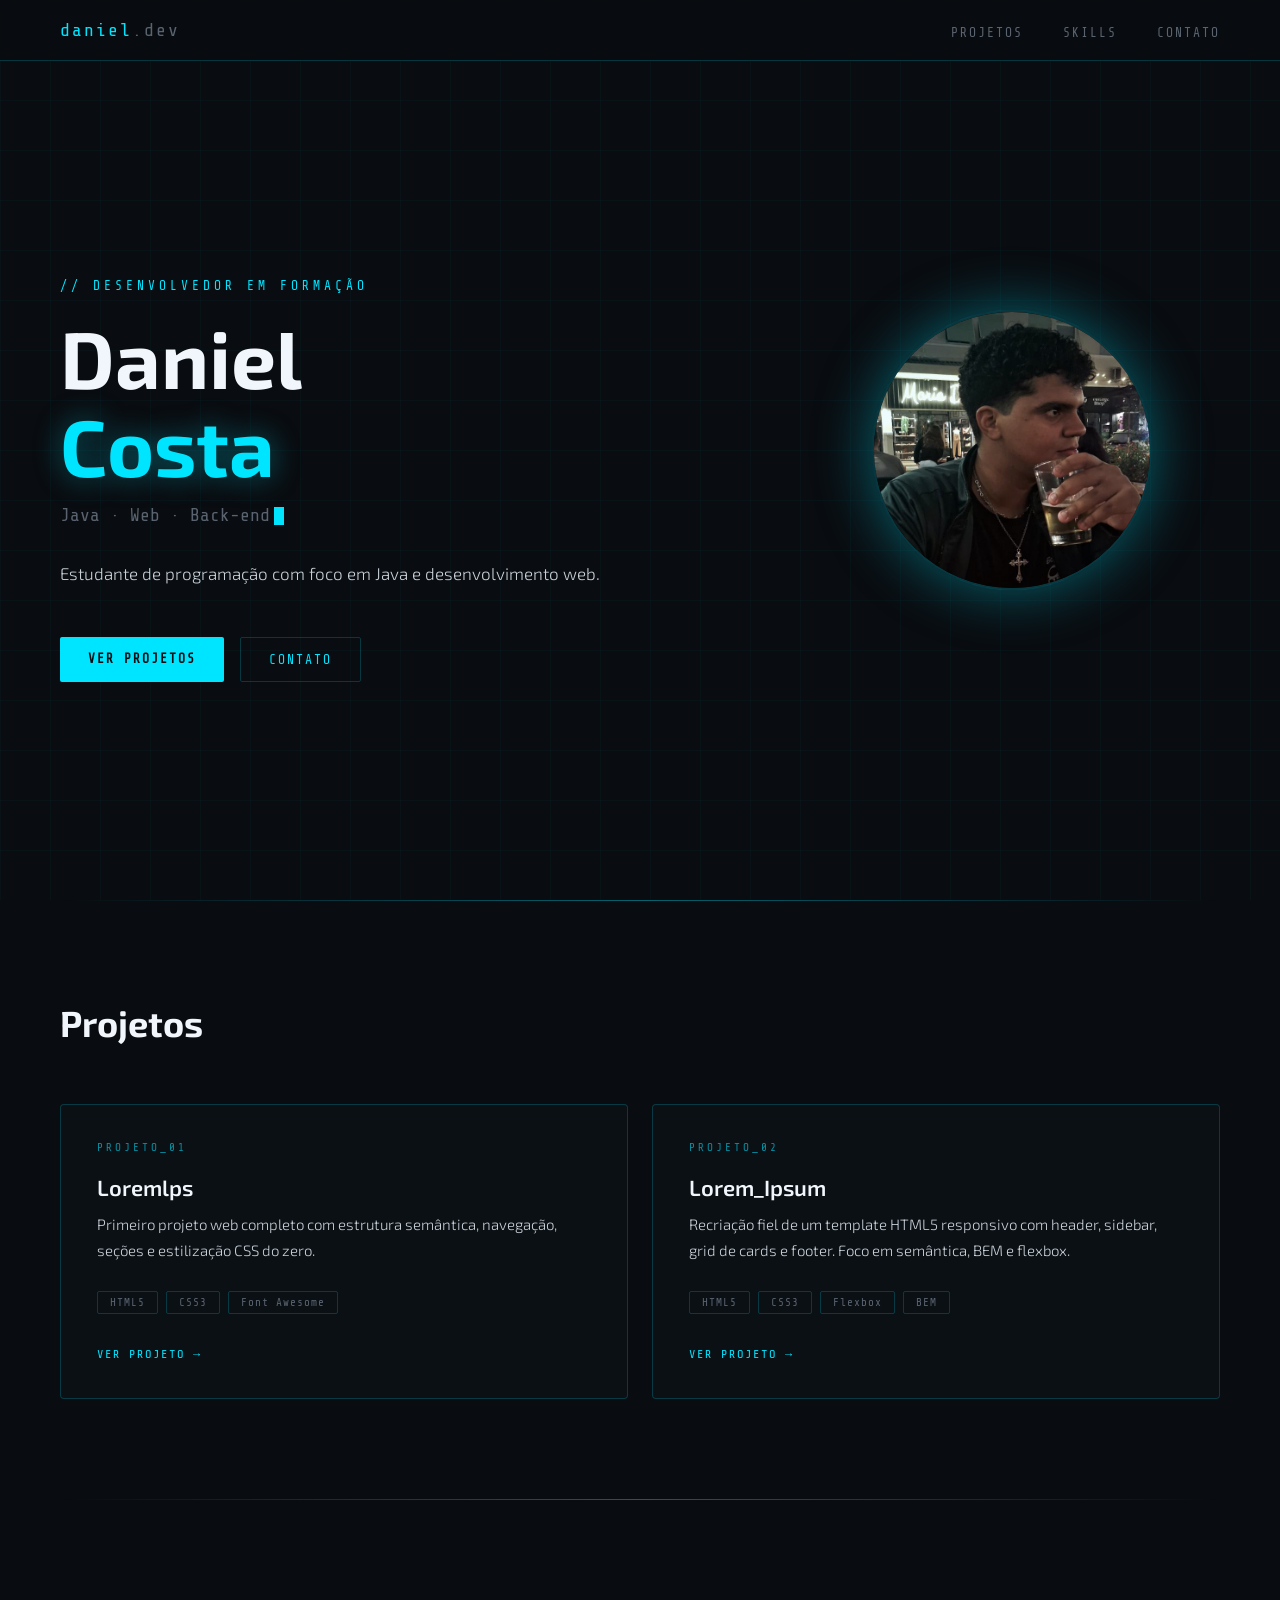
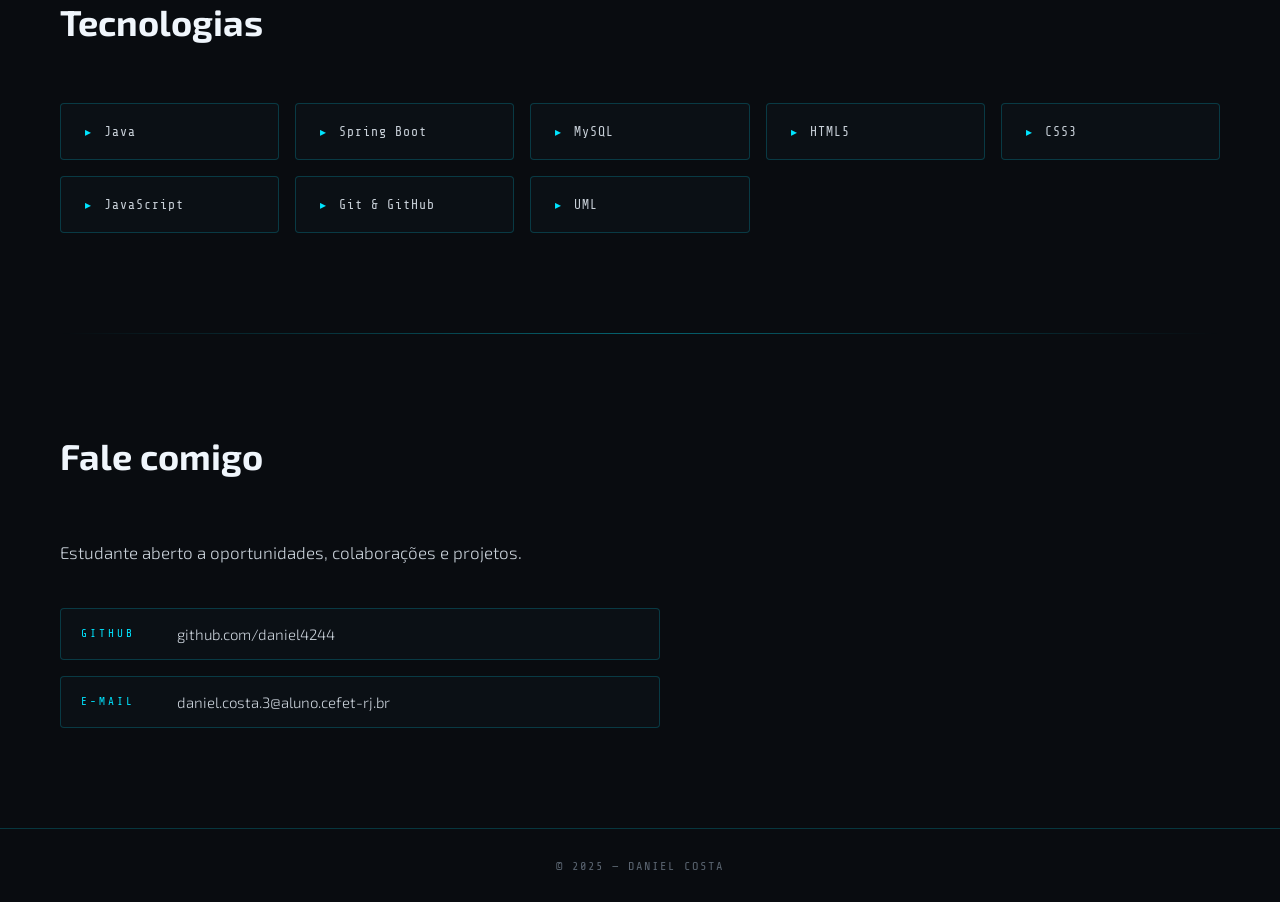
==== index.html @ a814f493 "adicionando portifolio basico em html & css" ====
<!DOCTYPE html>
<html lang="pt-BR">
<head>
    <meta charset="UTF-8">
    <meta name="viewport" content="width=device-width, initial-scale=1.0">
    <title>Daniel Costa — Dev</title>
    <link href="https://fonts.googleapis.com/css2?family=Share+Tech+Mono&family=Exo+2:wght@300;400;600;700&display=swap" rel="stylesheet">
    <link rel = "stylesheet" href="style.css">
</head>
<body>
    <nav>
        <a href="#" class="nav__logo">daniel<span>.dev</span></a>
        <ul class="nav__links">
            <li><a href="#projetos">Projetos</a></li>
            <li><a href="#habilidades">Skills</a></li>
            <li><a href="#contato">Contato</a></li>
        </ul>
    </nav>
    <section class="hero" id="inicio">
        <div class="hero__content">
            <p class="hero__tag">// desenvolvedor em formação</p>
            <h1 class="hero__name">Daniel<br><span>Costa</span></h1>
            <p class="hero__role">Java · Web · Back-end<span class="cursor"></span></p>
            <p class="hero__bio">Estudante de programação com foco em Java e desenvolvimento web.</p>
            <div class="hero__cta">
                <a href="#projetos" class="btn btn--primary">Ver projetos</a>
                <a href="#contato" class="btn btn--secondary">Contato</a>
            </div>
        </div>

        <div class="hero__photo">
            <img src="images/foto_de_perfil.jpeg" alt="Daniel Costa">
        </div>
    </section>

    <div class="divider"></div>

    <!-- PROJETOS -->
    <section id="projetos">
        <div class="section__header">   
            <h2 class="section__title">Projetos</h2>
        </div>
        <div class="projects__grid">
             <div class="project-card">
                <p class="project-card__number">PROJETO_01</p>
                <h3 class="project-card__title">Loremlps</h3>
                <p class="project-card__desc">
                    Primeiro projeto web completo com estrutura semântica, 
                    navegação, seções e estilização CSS do zero.
                </p>
                <div class="project-card__tags">
                    <span class="tag">HTML5</span>
                    <span class="tag">CSS3</span>
                    <span class="tag">Font Awesome</span>
                </div>
                <a href="Lorempls/index.html" class="project-card__link">Ver projeto</a>
            </div>

            <div class="project-card">
                <p class="project-card__number">PROJETO_02</p>
                <h3 class="project-card__title">Lorem_Ipsum</h3>
                <p class="project-card__desc">
                    Recriação fiel de um template HTML5 responsivo com header, sidebar, 
                    grid de cards e footer. Foco em semântica, BEM e flexbox.
                </p>
                <div class="project-card__tags">
                    <span class="tag">HTML5</span>
                    <span class="tag">CSS3</span>
                    <span class="tag">Flexbox</span>
                    <span class="tag">BEM</span>
                </div>
                <a href="Lorem_Ipsum/index.html" class="project-card__link">Ver projeto</a>
            </div>
        </div>
    </section>

    <div class="divider"></div>

    <section id="habilidades">
        <div class="section__header">
            <h2 class="section__title">Tecnologias</h2>
        </div>

        <div class="skills__grid">
            <div class="skill-item">Java</div>
            <div class="skill-item">Spring Boot</div>
            <div class="skill-item">MySQL</div>
            <div class="skill-item">HTML5</div>
            <div class="skill-item">CSS3</div>
            <div class="skill-item">JavaScript</div>
            <div class="skill-item">Git & GitHub</div>
            <div class="skill-item">UML</div>
        </div>
    </section>

    <div class="divider"></div>

    <section id="contato">
        <div class="section__header">
            <h2 class="section__title">Fale comigo</h2>
        </div>

        <div class="contact__content">
            <p class="contact__text">
                Estudante aberto a oportunidades, colaborações e projetos. 
            </p>
            <div class="contact__links">
                <a href="https://github.com/daniel4244" class="contact__link" target="_blank">
                    <span class="contact__link-label">GitHub</span>
                    github.com/daniel4244
                </a>
                <a href="mailto:daniel.costa.3@aluno.cefet-rj.br" class="contact__link">
                    <span class="contact__link-label">E-mail</span>
                    daniel.costa.3@aluno.cefet-rj.br
                </a>
            </div>
        </div>
    </section>

    <footer>
        <p>© 2025 — DANIEL COSTA</p>
    </footer>

</body>
</html>
---- style.css ----
:root {
    --bg: #090c10;
    --bg2: #0d1117;
    --cyan: #00e5ff;
    --cyan-dim: rgba(0, 229, 255, 0.15);
    --cyan-glow: rgba(0, 229, 255, 0.4);
    --text: #c9d1d9;
    --text-dim: #5a6470;
    --white: #f0f6fc;
    --border: rgba(0, 229, 255, 0.2);
    --card-bg: rgba(13, 17, 23, 0.9);
}

* {
    margin: 0;
    padding: 0;
    box-sizing: border-box;
}

html {
    scroll-behavior: smooth;
}

body {
    background-color: var(--bg);
    color: var(--text);
    font-family: 'Exo 2', sans-serif;
    font-weight: 300;
    overflow-x: hidden;
}

        /* Fundo com grid animado */
body::before {
    content: '';
    position: fixed;
    inset: 0;
    background-image:
        linear-gradient(rgba(0, 229, 255, 0.03) 1px, transparent 1px),
        linear-gradient(90deg, rgba(0, 229, 255, 0.03) 1px, transparent 1px);
    background-size: 50px 50px;
    pointer-events: none;
    z-index: 0;
}

nav {
    position: fixed;
    top: 0;
    width: 100%;
    z-index: 100;
    display: flex;
    justify-content: space-between;
    align-items: center;
    padding: 20px 60px;
    background: rgba(9, 12, 16, 0.85);
    backdrop-filter: blur(12px);
    border-bottom: 1px solid var(--border);
}

.nav__logo {
    font-family: 'Share Tech Mono', monospace;
    color: var(--cyan);
    font-size: 18px;
    letter-spacing: 2px;
    text-decoration: none;
}

.nav__logo span {
    color: var(--text-dim);
}

.nav__links {
    display: flex;
    gap: 40px;
    list-style: none;
}

.nav__links a {
    text-decoration: none;
    color: var(--text-dim);
    font-family: 'Share Tech Mono', monospace;
    font-size: 13px;
    letter-spacing: 2px;
    text-transform: uppercase;
    transition: color 0.3s;
    position: relative;
}

.nav__links a::after {
    content: '';
    position: absolute;
    bottom: -4px;
    left: 0;
    width: 0;
    height: 1px;
    background: var(--cyan);
    transition: width 0.3s;
}

.nav__links a:hover {
    color: var(--cyan);
}

.nav__links a:hover::after {
    width: 100%;
}
 
.hero {
    position: relative;
    min-height: 100vh;
    display: flex;
    align-items: center;
    padding: 120px 60px 60px;
    z-index: 1;
}

.hero__content {
    max-width: 700px;
    animation: fadeUp 0.8s ease both;
}

.hero__tag {
    font-family: 'Share Tech Mono', monospace;
    color: var(--cyan);
    font-size: 13px;
    letter-spacing: 4px;
    text-transform: uppercase;
    margin-bottom: 20px;
    opacity: 0;
    animation: fadeUp 0.6s ease 0.1s both;
}

.hero__name {
    font-size: clamp(48px, 7vw, 80px);
    font-weight: 700;
    color: var(--white);
    line-height: 1.1;
    margin-bottom: 16px;
    opacity: 0;
    animation: fadeUp 0.6s ease 0.2s both;
}

.hero__name span {
    color: var(--cyan);
    text-shadow: 0 0 30px var(--cyan-glow);
}

.hero__role {
    font-family: 'Share Tech Mono', monospace;
    font-size: 18px;
    color: var(--text-dim);
    margin-bottom: 32px;
    opacity: 0;
    animation: fadeUp 0.6s ease 0.3s both;
}

.hero__role .cursor {
    display: inline-block;
     width: 10px;
    height: 18px;
    background: var(--cyan);
    margin-left: 4px;
    vertical-align: middle;
    Animation: blink 1s step-end infinite;
}

.hero__bio {
    font-size: 17px;
    line-height: 1.8;
    color: var(--text);
    max-width: 540px;
    margin-bottom: 48px;
    opacity: 0;
    animation: fadeUp 0.6s ease 0.4s both;
}

.hero__cta {
    display: flex;
    gap: 16px;
    opacity: 0;
    animation: fadeUp 0.6s ease 0.5s both;
}

.btn {
    font-family: 'Share Tech Mono', monospace;
    font-size: 13px;
    letter-spacing: 2px;
    text-transform: uppercase;
    padding: 14px 28px;
    text-decoration: none;
    border-radius: 2px;
    transition: all 0.3s;
}

.btn--primary {
    background: var(--cyan);
    color: var(--bg);
    font-weight: 700;
}

.btn--primary:hover {
    background: transparent;
    color: var(--cyan);
    box-shadow: 0 0 20px var(--cyan-glow), inset 0 0 0 1px var(--cyan);
}

.btn--secondary {
    color: var(--cyan);
    border: 1px solid var(--border);
}

.btn--secondary:hover {
    border-color: var(--cyan);
    background: var(--cyan-dim);
}

        /* foto flutuante */
.hero__photo {
    position: absolute;
    right: 10%;
    top: 50%;
    transform: translateY(-50%);
    width: 280px;
    height: 280px;
    border-radius: 50%;
    overflow: hidden;
    border: 2px solid var(--border);
    box-shadow: 0 0 60px var(--cyan-glow), inset 0 0 40px rgba(0,0,0,0.5);
    opacity: 0;
    animation: fadeIn 1s ease 0.6s both;
}

.hero__photo img {
    width: 100%;
    height: 100%;
    object-fit: cover;
    filter: grayscale(20%);
}

.hero__photo::after {
    content: '';
    position: absolute;
    inset: 0;
    border-radius: 50%;
    background: linear-gradient(135deg, rgba(0,229,255,0.1) 0%, transparent 60%);
}

        /* linha divisória */
.divider {
    position: relative;
    z-index: 1;
    height: 1px;
    background: linear-gradient(90deg, transparent, var(--cyan), transparent);
    margin: 0 60px;
    opacity: 0.4;
}

        /* SEÇÕES */
section {
    position: relative;
    z-index: 1;
    padding: 100px 60px;
}

.section__header {
    margin-bottom: 60px;
}

.section__label {
    font-family: 'Share Tech Mono', monospace;
    font-size: 12px;
    letter-spacing: 4px;
    color: var(--cyan);
    text-transform: uppercase;
    margin-bottom: 12px;
 }

.section__title {
    font-size: 36px;
    font-weight: 700;
    color: var(--white);
}

        /* PROJETOS */
.projects__grid {
    display: grid;
    grid-template-columns: repeat(auto-fit, minmax(360px, 1fr));
    gap: 24px;
}

.project-card {
    background: var(--card-bg);
    border: 1px solid var(--border);
    border-radius: 4px;
    padding: 36px;
    transition: all 0.3s;
    position: relative;
    overflow: hidden;
}

.project-card::before {
    content: '';
    position: absolute;
    top: 0;
    left: 0;
    right: 0;
    height: 2px;
    background: linear-gradient(90deg, transparent, var(--cyan), transparent);
    opacity: 0;
    transition: opacity 0.3s;
}

.project-card:hover {
    border-color: var(--cyan-glow);
    transform: translateY(-4px);
    box-shadow: 0 20px 40px rgba(0,0,0,0.4), 0 0 30px rgba(0,229,255,0.05);
}

.project-card:hover::before {
    opacity: 1;
}

.project-card__number {
    font-family: 'Share Tech Mono', monospace;
    font-size: 11px;
    color: var(--cyan);
    letter-spacing: 3px;
    margin-bottom: 20px;
    opacity: 0.6;
}

.project-card__title {
    font-size: 22px;
    font-weight: 600;
    color: var(--white);
    margin-bottom: 12px;
}

.project-card__desc {
    font-size: 15px;
    line-height: 1.7;
    color: var(--text);
    margin-bottom: 28px;
}

.project-card__tags {
    display: flex;
    flex-wrap: wrap;
    gap: 8px;
    margin-bottom: 28px;
}

.tag {
    font-family: 'Share Tech Mono', monospace;
    font-size: 11px;
    letter-spacing: 1px;
    padding: 4px 12px;
    border: 1px solid var(--border);
    border-radius: 2px;
    color: var(--text-dim);
}

.project-card__link {
    font-family: 'Share Tech Mono', monospace;
    font-size: 12px;
    letter-spacing: 2px;
    color: var(--cyan);
    text-decoration: none;
    text-transform: uppercase;
    transition: opacity 0.2s;
}

.project-card__link:hover {
    opacity: 0.7;
}

.project-card__link::after {
    content: ' →';
}

        /* HABILIDADES */
.skills__grid {
    display: grid;
    grid-template-columns: repeat(auto-fit, minmax(200px, 1fr));
    gap: 16px;
}

.skill-item {
    background: var(--card-bg);
    border: 1px solid var(--border);
    border-radius: 4px;
    padding: 20px 24px;
    font-family: 'Share Tech Mono', monospace;
    font-size: 13px;
    color: var(--text);
    letter-spacing: 1px;
    display: flex;
    align-items: center;
    gap: 12px;
    transition: all 0.2s;
}

.skill-item:hover {
    border-color: var(--cyan);
    color: var(--cyan);
}

.skill-item::before {
    content: '▸';
    color: var(--cyan);
    font-size: 12px;
}

        /* CONTATO */
.contact__content {
    max-width: 600px;
}

.contact__text {
    font-size: 17px;
    line-height: 1.8;
    color: var(--text);
    margin-bottom: 40px;
}

.contact__links {
    display: flex;
    flex-direction: column;
    gap: 16px;
}

.contact__link {
    display: flex;
    align-items: center;
    gap: 16px;
    text-decoration: none;
    color: var(--text);
    font-size: 15px;
    transition: color 0.2s;
    padding: 16px 20px;
    border: 1px solid var(--border);
    border-radius: 4px;
    background: var(--card-bg);
}

.contact__link:hover {
    color: var(--cyan);
    border-color: var(--cyan);
}

.contact__link-label {
    font-family: 'Share Tech Mono', monospace;
    font-size: 11px;
    letter-spacing: 3px;
    color: var(--cyan);
    text-transform: uppercase;
    min-width: 80px;
}

        /* FOOTER */
footer {
    position: relative;
    z-index: 1;
    text-align: center;
    padding: 30px;
    border-top: 1px solid var(--border);
    font-family: 'Share Tech Mono', monospace;
    font-size: 12px;
    color: var(--text-dim);
    letter-spacing: 2px;
}

@keyframes fadeUp {
    from { opacity: 0; transform: translateY(24px); }
    to   { opacity: 1; transform: translateY(0); }
}

@keyframes fadeIn {
    from { opacity: 0; }
    to   { opacity: 1; }
}

@keyframes blink {
    50% { opacity: 0; }
}

        /* RESPONSIVO */
@media (max-width: 768px) {
    nav { padding: 16px 24px; }
    .nav__links { gap: 20px; }
    .hero { padding: 100px 24px 60px; }
    .hero__photo { display: none; }
    section { padding: 60px 24px; }
    .divider { margin: 0 24px; }
}
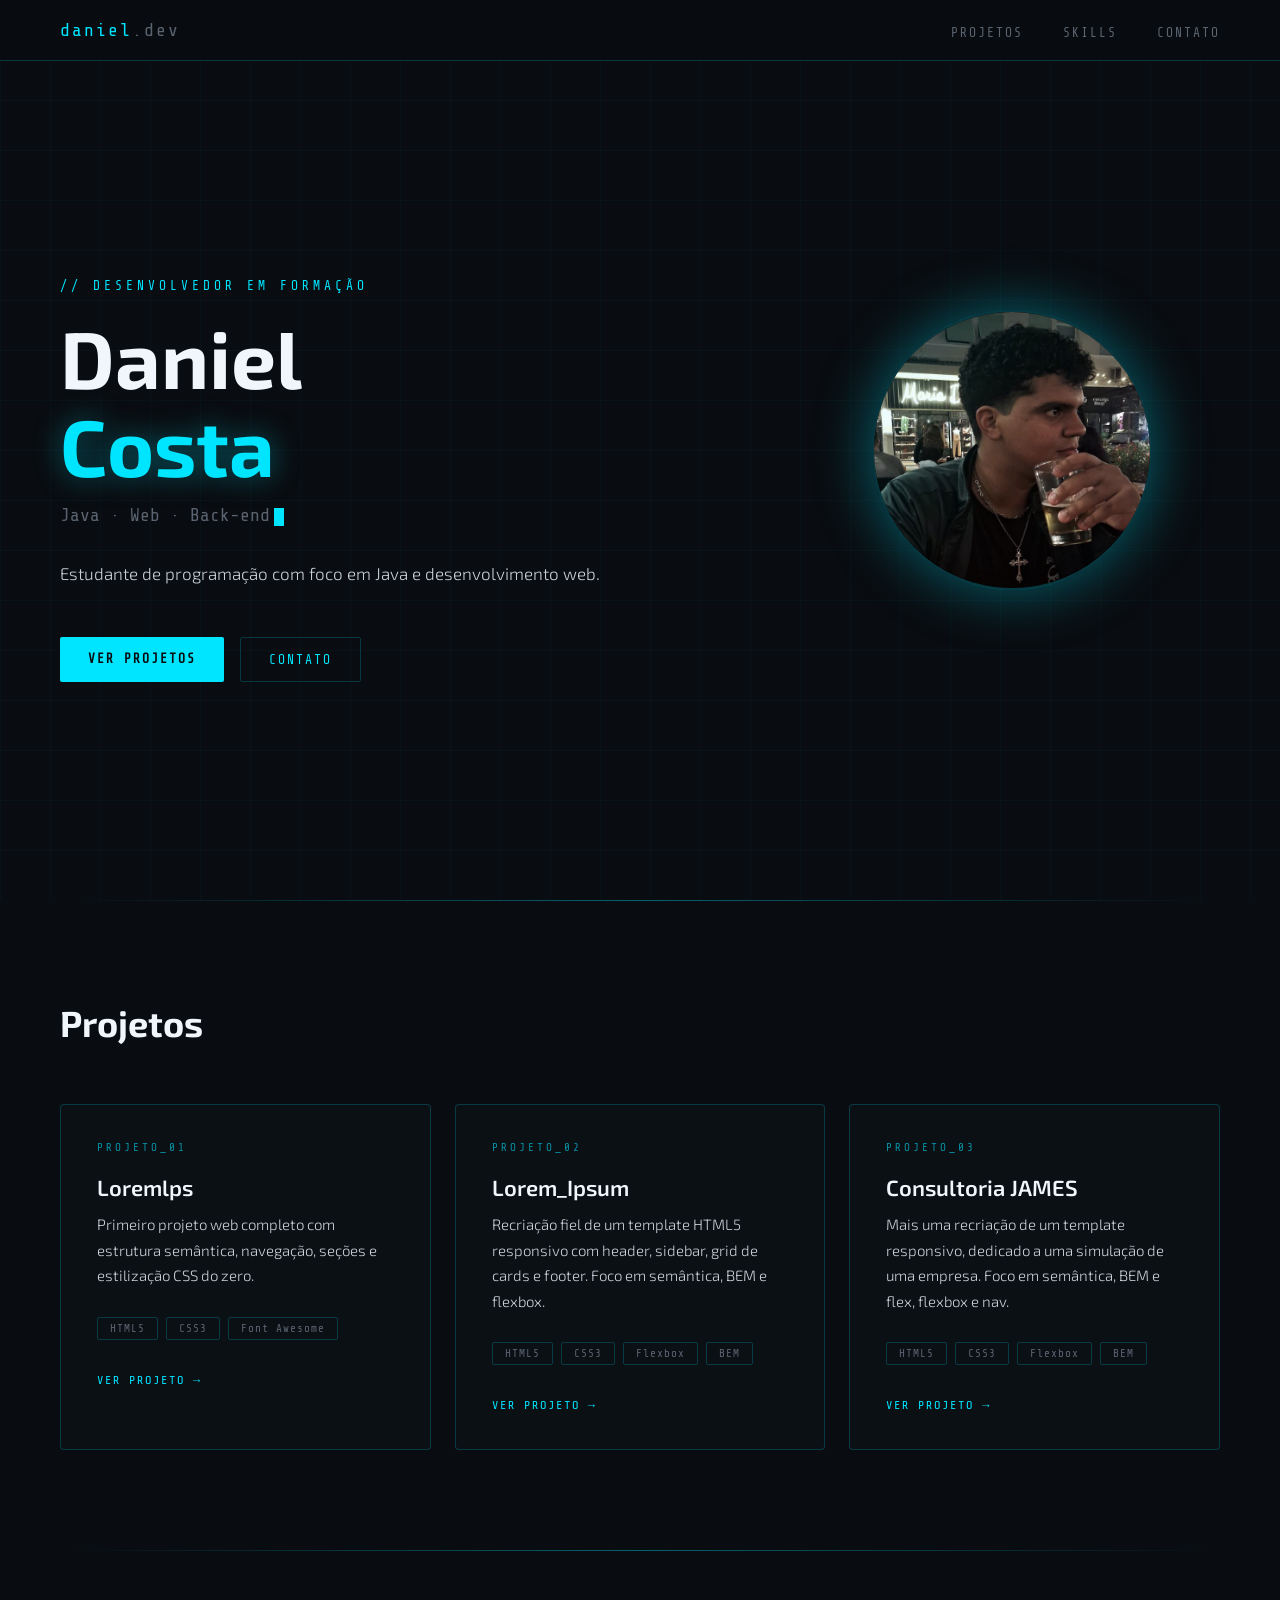
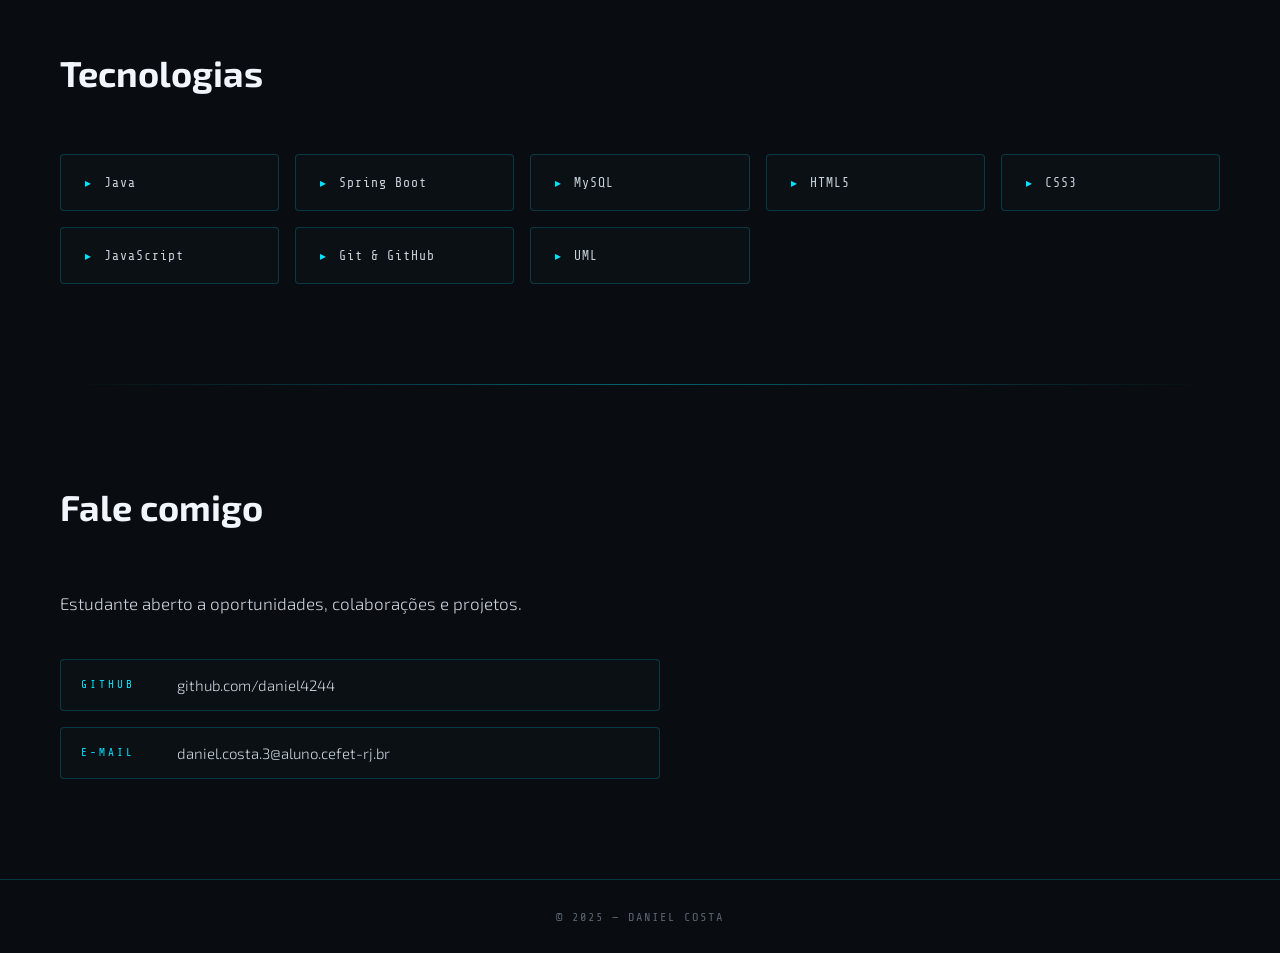
==== commit 26c9e3ab: "Adicionando no githup pages" ====
--- a/index.html
+++ b/index.html
@@ -70,6 +70,22 @@
                     <span class="tag">BEM</span>
                 </div>
                 <a href="Lorem_Ipsum/index.html" class="project-card__link">Ver projeto</a>
+            
+            </div>
+                <div class="project-card">
+                <p class="project-card__number">PROJETO_03</p>
+                <h3 class="project-card__title">Consultoria JAMES</h3>
+                <p class="project-card__desc">
+                    Mais uma recriação de um template responsivo, dedicado a uma simulação 
+                    de uma empresa. Foco em semântica, BEM e flex, flexbox e nav.
+                </p>
+                <div class="project-card__tags">
+                    <span class="tag">HTML5</span>
+                    <span class="tag">CSS3</span>
+                    <span class="tag">Flexbox</span>
+                    <span class="tag">BEM</span>
+                </div>
+                <a href="Consultoria James/index.html" class="project-card__link">Ver projeto</a>
             </div>
         </div>
     </section>
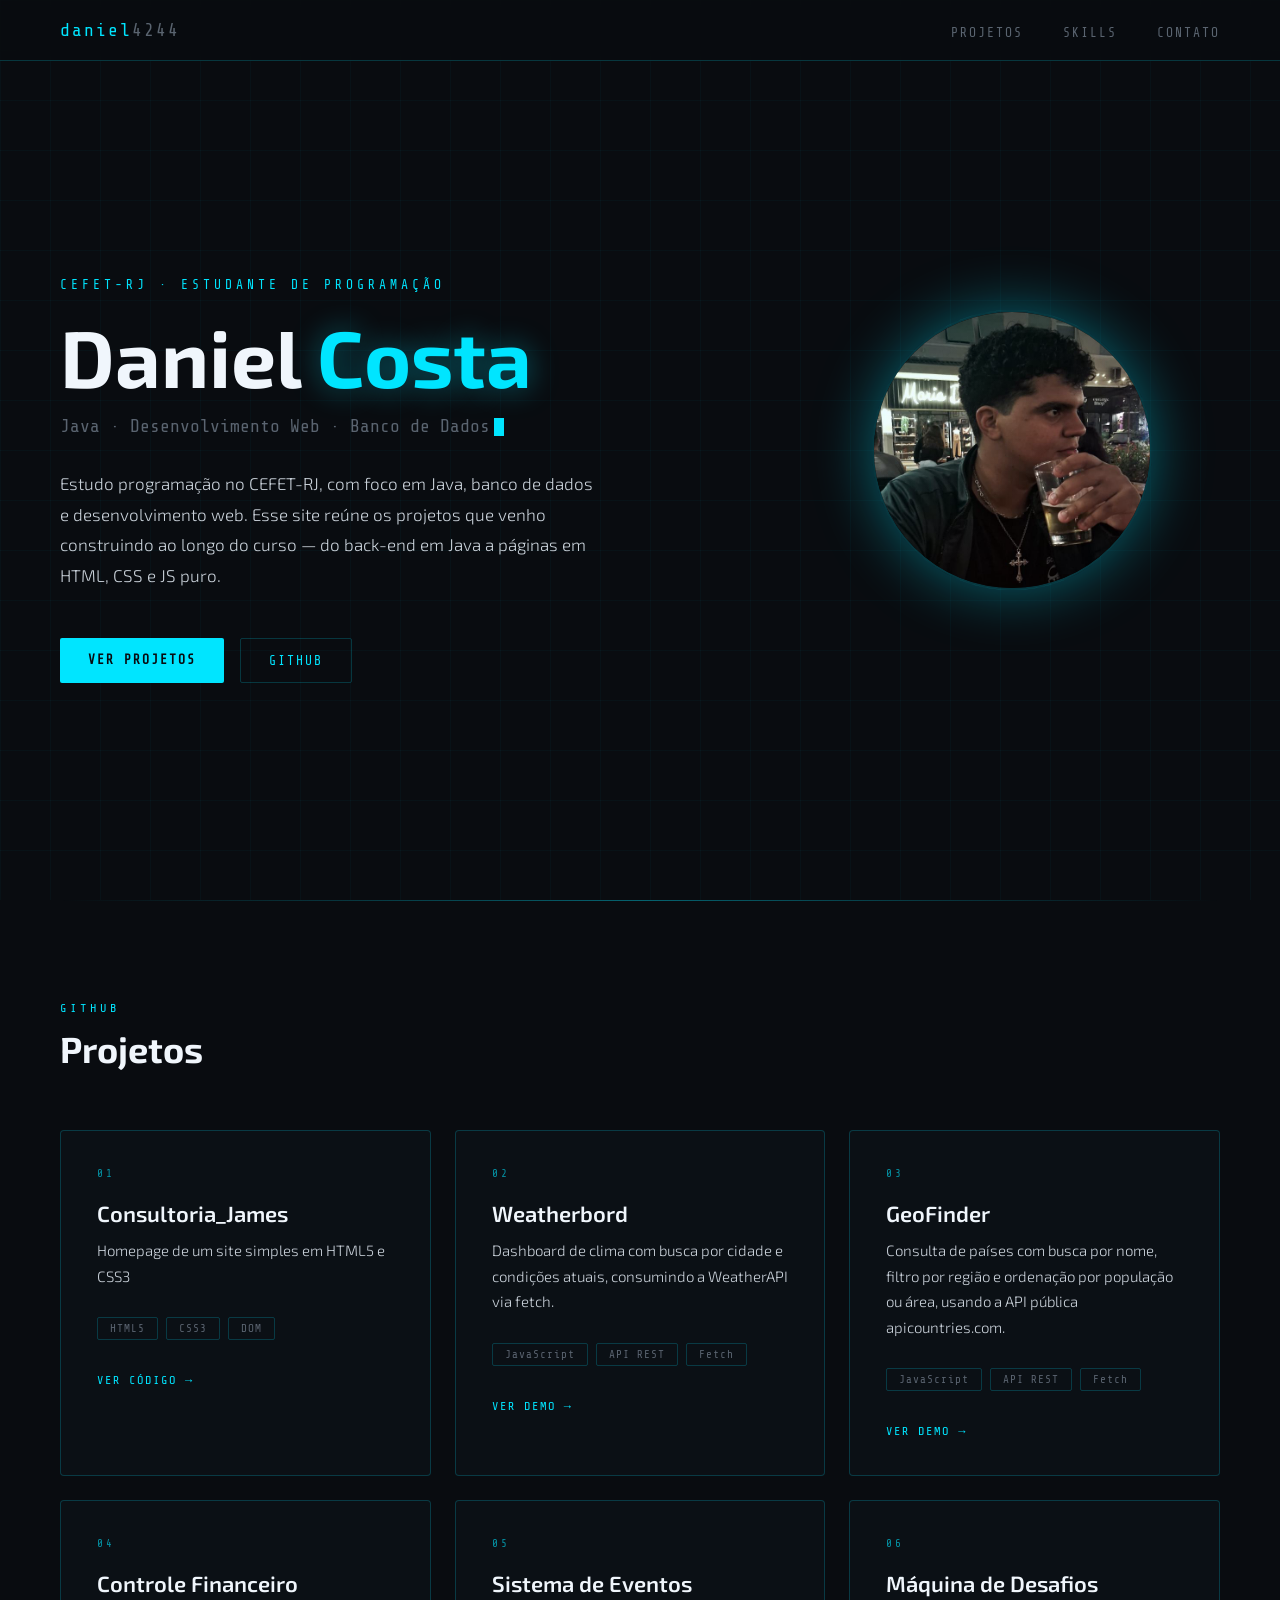
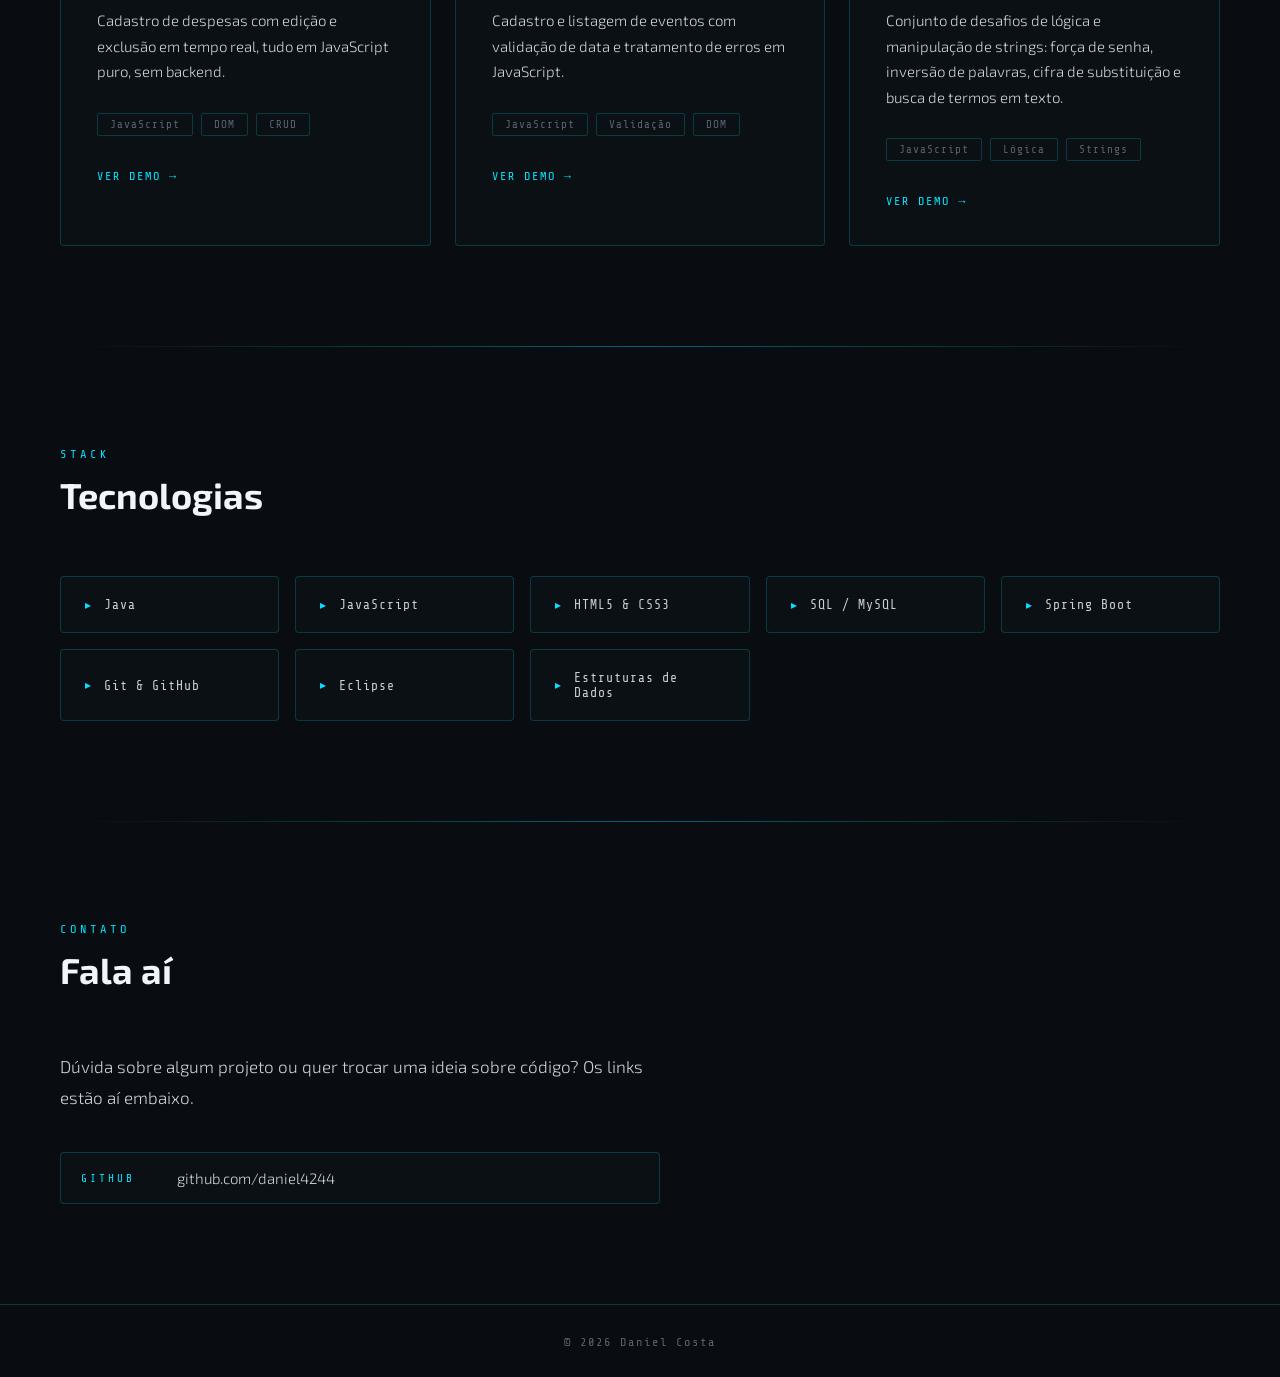
==== commit be020f5d: "mudando a homepage do github" ====
--- a/index.html
+++ b/index.html
@@ -1,141 +1,164 @@
 <!DOCTYPE html>
 <html lang="pt-BR">
 <head>
-    <meta charset="UTF-8">
-    <meta name="viewport" content="width=device-width, initial-scale=1.0">
-    <title>Daniel Costa — Dev</title>
-    <link href="https://fonts.googleapis.com/css2?family=Share+Tech+Mono&family=Exo+2:wght@300;400;600;700&display=swap" rel="stylesheet">
-    <link rel = "stylesheet" href="style.css">
+<meta charset="UTF-8">
+<meta name="viewport" content="width=device-width, initial-scale=1.0">
+<title>Daniel Costa — Portfólio</title>
+<meta name="description" content="Portfólio de Daniel Costa, estudante de programação no CEFET-RJ. Projetos em Java, banco de dados e desenvolvimento web.">
+<link rel="preconnect" href="https://fonts.googleapis.com">
+<link rel="preconnect" href="https://fonts.gstatic.com" crossorigin>
+<link href="https://fonts.googleapis.com/css2?family=Exo+2:wght@300;400;600;700&family=Share+Tech+Mono&display=swap" rel="stylesheet">
+<link rel="stylesheet" href="style.css">
 </head>
 <body>
-    <nav>
-        <a href="#" class="nav__logo">daniel<span>.dev</span></a>
-        <ul class="nav__links">
-            <li><a href="#projetos">Projetos</a></li>
-            <li><a href="#habilidades">Skills</a></li>
-            <li><a href="#contato">Contato</a></li>
-        </ul>
-    </nav>
-    <section class="hero" id="inicio">
-        <div class="hero__content">
-            <p class="hero__tag">// desenvolvedor em formação</p>
-            <h1 class="hero__name">Daniel<br><span>Costa</span></h1>
-            <p class="hero__role">Java · Web · Back-end<span class="cursor"></span></p>
-            <p class="hero__bio">Estudante de programação com foco em Java e desenvolvimento web.</p>
-            <div class="hero__cta">
-                <a href="#projetos" class="btn btn--primary">Ver projetos</a>
-                <a href="#contato" class="btn btn--secondary">Contato</a>
-            </div>
-        </div>
 
-        <div class="hero__photo">
-            <img src="images/foto_de_perfil.jpeg" alt="Daniel Costa">
-        </div>
-    </section>
+<nav>
+  <a href="#" class="nav__logo">daniel<span>4244</span></a>
+  <ul class="nav__links">
+    <li><a href="#projetos">Projetos</a></li>
+    <li><a href="#skills">Skills</a></li>
+    <li><a href="#contato">Contato</a></li>
+  </ul>
+</nav>
 
-    <div class="divider"></div>
+<section class="hero">
+  <div class="hero__content">
+    <p class="hero__tag">CEFET-RJ · Estudante de Programação</p>
+    <h1 class="hero__name">Daniel <span>Costa</span></h1>
+    <p class="hero__role">Java · Desenvolvimento Web · Banco de Dados<span class="cursor"></span></p>
+    <p class="hero__bio">Estudo programação no CEFET-RJ, com foco em Java, banco de dados e desenvolvimento web. Esse site reúne os projetos que venho construindo ao longo do curso — do back-end em Java a páginas em HTML, CSS e JS puro.</p>
+    <div class="hero__cta">
+      <a href="#projetos" class="btn btn--primary">Ver projetos</a>
+      <a href="https://github.com/daniel4244" class="btn btn--secondary" target="_blank" rel="noopener">GitHub</a>
+    </div>
+  </div>
+  <div class="hero__photo">
+    <img src="images/foto_de_perfil.jpeg" alt="Foto de Daniel Costa">
+  </div>
+</section>
 
-    <!-- PROJETOS -->
-    <section id="projetos">
-        <div class="section__header">   
-            <h2 class="section__title">Projetos</h2>
-        </div>
-        <div class="projects__grid">
-             <div class="project-card">
-                <p class="project-card__number">PROJETO_01</p>
-                <h3 class="project-card__title">Loremlps</h3>
-                <p class="project-card__desc">
-                    Primeiro projeto web completo com estrutura semântica, 
-                    navegação, seções e estilização CSS do zero.
-                </p>
-                <div class="project-card__tags">
-                    <span class="tag">HTML5</span>
-                    <span class="tag">CSS3</span>
-                    <span class="tag">Font Awesome</span>
-                </div>
-                <a href="Lorempls/index.html" class="project-card__link">Ver projeto</a>
-            </div>
+<div class="divider"></div>
 
-            <div class="project-card">
-                <p class="project-card__number">PROJETO_02</p>
-                <h3 class="project-card__title">Lorem_Ipsum</h3>
-                <p class="project-card__desc">
-                    Recriação fiel de um template HTML5 responsivo com header, sidebar, 
-                    grid de cards e footer. Foco em semântica, BEM e flexbox.
-                </p>
-                <div class="project-card__tags">
-                    <span class="tag">HTML5</span>
-                    <span class="tag">CSS3</span>
-                    <span class="tag">Flexbox</span>
-                    <span class="tag">BEM</span>
-                </div>
-                <a href="Lorem_Ipsum/index.html" class="project-card__link">Ver projeto</a>
-            
-            </div>
-                <div class="project-card">
-                <p class="project-card__number">PROJETO_03</p>
-                <h3 class="project-card__title">Consultoria JAMES</h3>
-                <p class="project-card__desc">
-                    Mais uma recriação de um template responsivo, dedicado a uma simulação 
-                    de uma empresa. Foco em semântica, BEM e flex, flexbox e nav.
-                </p>
-                <div class="project-card__tags">
-                    <span class="tag">HTML5</span>
-                    <span class="tag">CSS3</span>
-                    <span class="tag">Flexbox</span>
-                    <span class="tag">BEM</span>
-                </div>
-                <a href="Consultoria James/index.html" class="project-card__link">Ver projeto</a>
-            </div>
-        </div>
-    </section>
+<section id="projetos">
+  <div class="section__header">
+    <p class="section__label">GitHub</p>
+    <h2 class="section__title">Projetos</h2>
+  </div>
+  <div class="projects__grid">
 
-    <div class="divider"></div>
+    <article class="project-card">
+      <p class="project-card__number">01</p>
+      <h3 class="project-card__title">Consultoria_James</h3>
+      <p class="project-card__desc">Homepage de um site simples em HTML5 e CSS3</p>
+      <div class="project-card__tags">
+        <span class="tag">HTML5</span>
+        <span class="tag">CSS3</span>
+        <span class="tag">DOM</span>
+      </div>
+      <a href="https://daniel4244.github.io/Consultoria_James/index_3.html" class="project-card__link" target="_blank" rel="noopener">Ver código</a>
+    </article>
 
-    <section id="habilidades">
-        <div class="section__header">
-            <h2 class="section__title">Tecnologias</h2>
-        </div>
+    <article class="project-card">
+      <p class="project-card__number">02</p>
+      <h3 class="project-card__title">Weatherbord</h3>
+      <p class="project-card__desc">Dashboard de clima com busca por cidade e condições atuais, consumindo a WeatherAPI via fetch.</p>
+      <div class="project-card__tags">
+        <span class="tag">JavaScript</span>
+        <span class="tag">API REST</span>
+        <span class="tag">Fetch</span>
+      </div>
+      <a href="https://daniel4244.github.io/Weatherbord/" class="project-card__link" target="_blank" rel="noopener">Ver demo</a>
+    </article>
 
-        <div class="skills__grid">
-            <div class="skill-item">Java</div>
-            <div class="skill-item">Spring Boot</div>
-            <div class="skill-item">MySQL</div>
-            <div class="skill-item">HTML5</div>
-            <div class="skill-item">CSS3</div>
-            <div class="skill-item">JavaScript</div>
-            <div class="skill-item">Git & GitHub</div>
-            <div class="skill-item">UML</div>
-        </div>
-    </section>
+    <article class="project-card">
+      <p class="project-card__number">03</p>
+      <h3 class="project-card__title">GeoFinder</h3>
+      <p class="project-card__desc">Consulta de países com busca por nome, filtro por região e ordenação por população ou área, usando a API pública apicountries.com.</p>
+      <div class="project-card__tags">
+        <span class="tag">JavaScript</span>
+        <span class="tag">API REST</span>
+        <span class="tag">Fetch</span>
+      </div>
+      <a href="https://daniel4244.github.io/GeoFinder/" class="project-card__link" target="_blank" rel="noopener">Ver demo</a>
+    </article>
 
-    <div class="divider"></div>
+    <article class="project-card">
+      <p class="project-card__number">04</p>
+      <h3 class="project-card__title">Controle Financeiro</h3>
+      <p class="project-card__desc">Cadastro de despesas com edição e exclusão em tempo real, tudo em JavaScript puro, sem backend.</p>
+      <div class="project-card__tags">
+        <span class="tag">JavaScript</span>
+        <span class="tag">DOM</span>
+        <span class="tag">CRUD</span>
+      </div>
+      <a href="https://daniel4244.github.io/Controle_Financeiro/" class="project-card__link" target="_blank" rel="noopener">Ver demo</a>
+    </article>
 
-    <section id="contato">
-        <div class="section__header">
-            <h2 class="section__title">Fale comigo</h2>
-        </div>
+    <article class="project-card">
+      <p class="project-card__number">05</p>
+      <h3 class="project-card__title">Sistema de Eventos</h3>
+      <p class="project-card__desc">Cadastro e listagem de eventos com validação de data e tratamento de erros em JavaScript.</p>
+      <div class="project-card__tags">
+        <span class="tag">JavaScript</span>
+        <span class="tag">Validação</span>
+        <span class="tag">DOM</span>
+      </div>
+      <a href="https://daniel4244.github.io/Registro_de_Eventos/" class="project-card__link" target="_blank" rel="noopener">Ver demo</a>
+    </article>
 
-        <div class="contact__content">
-            <p class="contact__text">
-                Estudante aberto a oportunidades, colaborações e projetos. 
-            </p>
-            <div class="contact__links">
-                <a href="https://github.com/daniel4244" class="contact__link" target="_blank">
-                    <span class="contact__link-label">GitHub</span>
-                    github.com/daniel4244
-                </a>
-                <a href="mailto:daniel.costa.3@aluno.cefet-rj.br" class="contact__link">
-                    <span class="contact__link-label">E-mail</span>
-                    daniel.costa.3@aluno.cefet-rj.br
-                </a>
-            </div>
-        </div>
-    </section>
+    <article class="project-card">
+      <p class="project-card__number">06</p>
+      <h3 class="project-card__title">Máquina de Desafios</h3>
+      <p class="project-card__desc">Conjunto de desafios de lógica e manipulação de strings: força de senha, inversão de palavras, cifra de substituição e busca de termos em texto.</p>
+      <div class="project-card__tags">
+        <span class="tag">JavaScript</span>
+        <span class="tag">Lógica</span>
+        <span class="tag">Strings</span>
+      </div>
+      <a href="https://daniel4244.github.io/Maquina_de_Desafios/" class="project-card__link" target="_blank" rel="noopener">Ver demo</a>
+    </article>
 
-    <footer>
-        <p>© 2025 — DANIEL COSTA</p>
-    </footer>
+  </div>
+</section>
+
+<div class="divider"></div>
+
+<section id="skills">
+  <div class="section__header">
+    <p class="section__label">Stack</p>
+    <h2 class="section__title">Tecnologias</h2>
+  </div>
+  <div class="skills__grid">
+    <div class="skill-item">Java</div>
+    <div class="skill-item">JavaScript</div>
+    <div class="skill-item">HTML5 &amp; CSS3</div>
+    <div class="skill-item">SQL / MySQL</div>
+    <div class="skill-item">Spring Boot</div>
+    <div class="skill-item">Git &amp; GitHub</div>
+    <div class="skill-item">Eclipse</div>
+    <div class="skill-item">Estruturas de Dados</div>
+  </div>
+</section>
+
+<div class="divider"></div>
+
+<section id="contato">
+  <div class="section__header">
+    <p class="section__label">Contato</p>
+    <h2 class="section__title">Fala aí</h2>
+  </div>
+  <div class="contact__content">
+    <p class="contact__text">Dúvida sobre algum projeto ou quer trocar uma ideia sobre código? Os links estão aí embaixo.</p>
+    <div class="contact__links">
+      <a href="https://github.com/daniel4244" class="contact__link" target="_blank" rel="noopener">
+        <span class="contact__link-label">GitHub</span>
+        <span>github.com/daniel4244</span>
+      </a>
+    </div>
+  </div>
+</section>
+
+<footer>© 2026 Daniel Costa</footer>
 
 </body>
-</html>+</html>
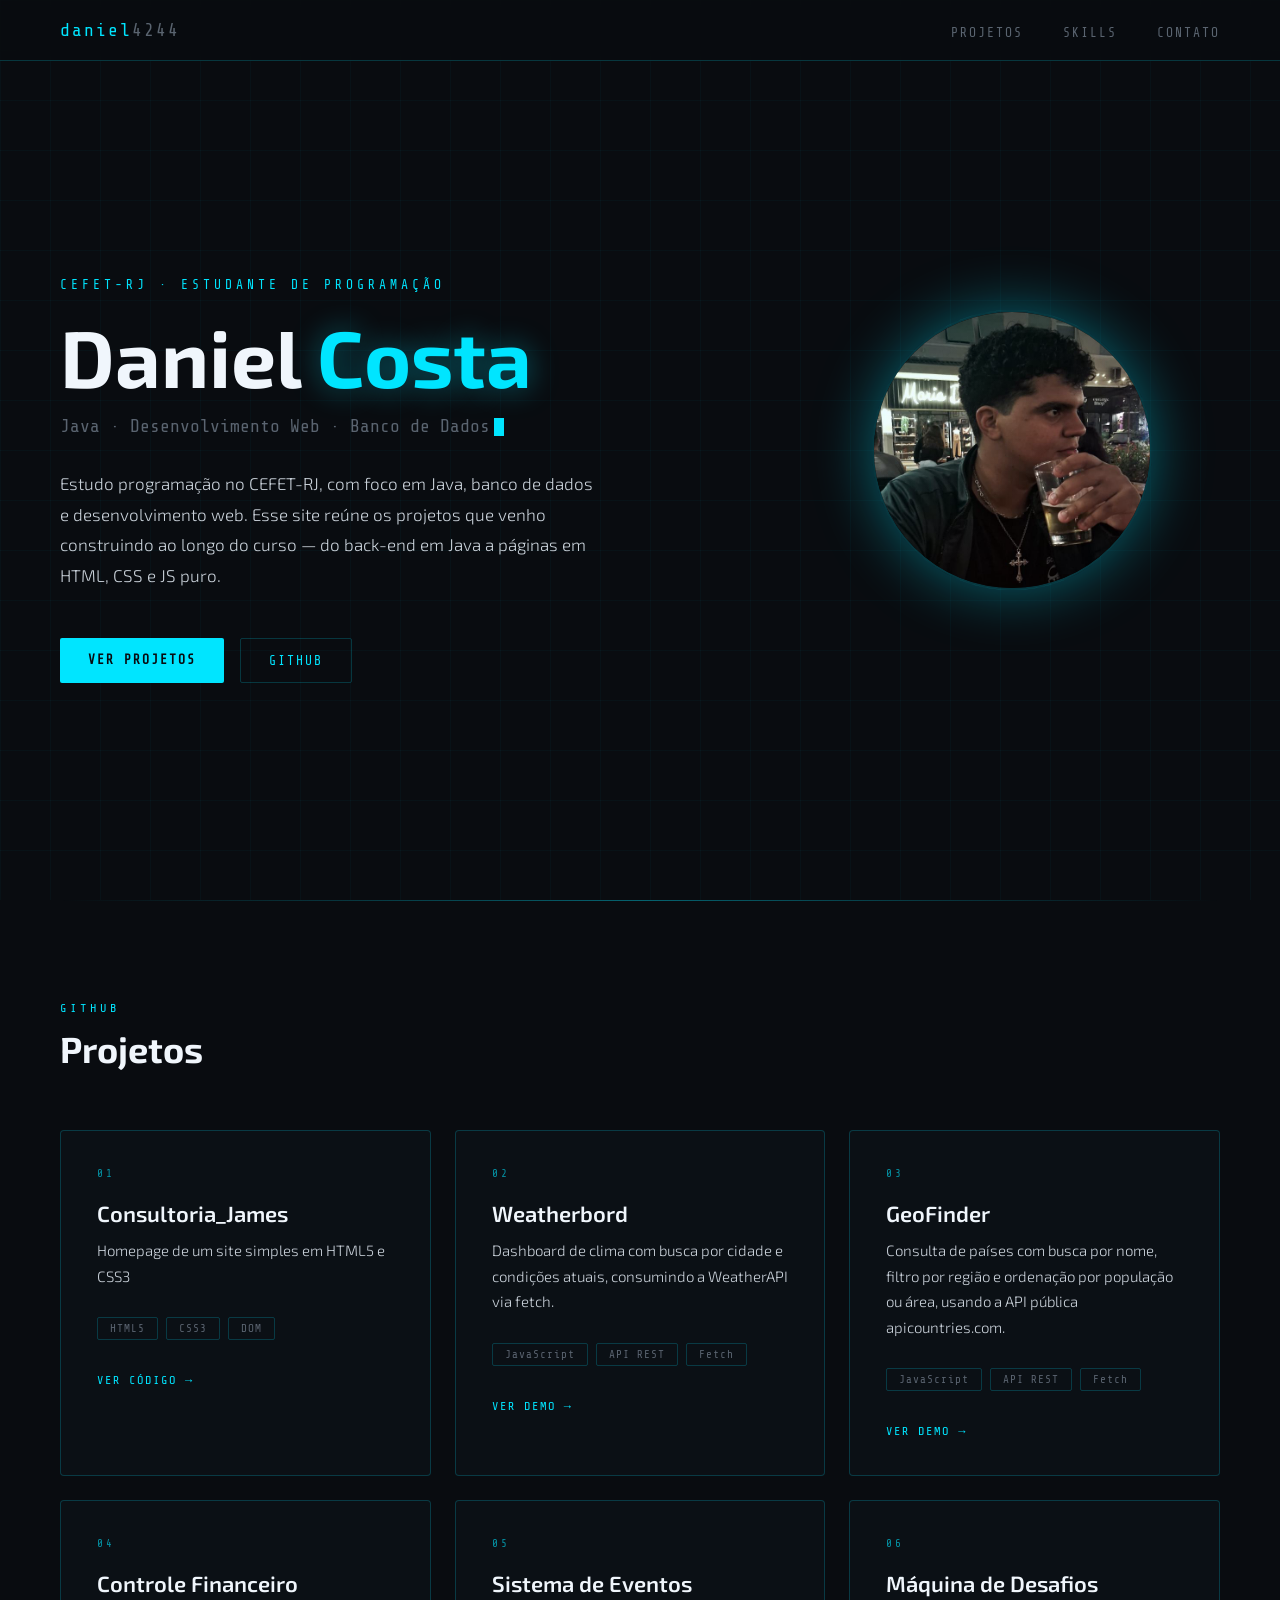
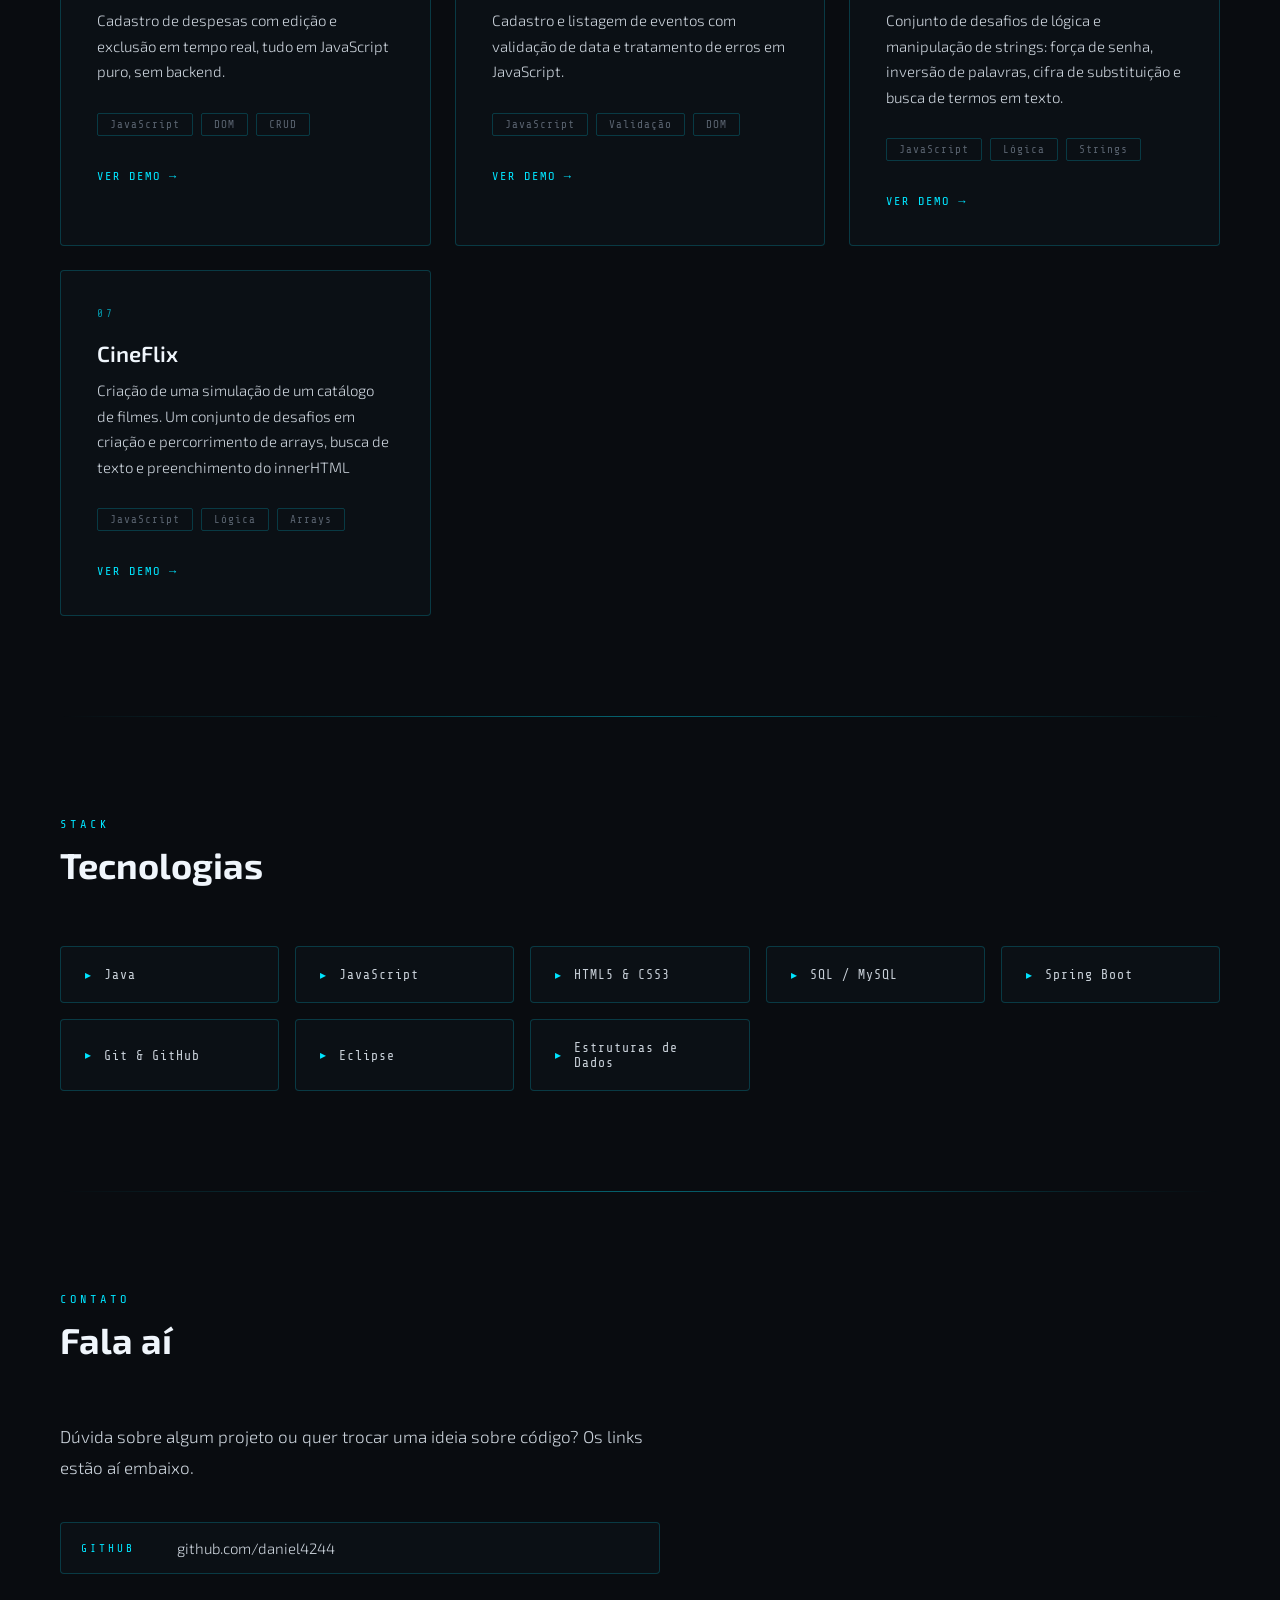
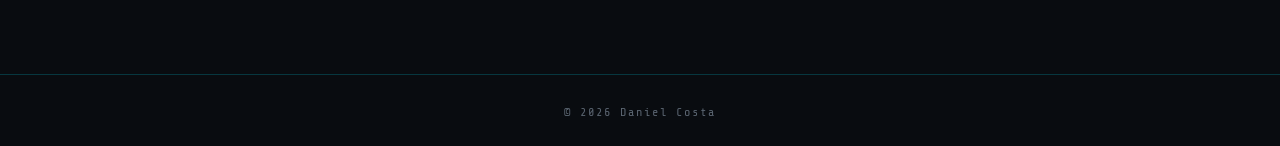
==== commit 64b225e5: "mudando o page" ====
--- a/index.html
+++ b/index.html
@@ -118,6 +118,18 @@
       <a href="https://daniel4244.github.io/Maquina_de_Desafios/" class="project-card__link" target="_blank" rel="noopener">Ver demo</a>
     </article>
 
+    <article class="project-card">
+      <p class="project-card__number">07</p>
+      <h3 class="project-card__title">CineFlix</h3>
+      <p class="project-card__desc">Criação de uma simulação de um catálogo de filmes. Um conjunto de desafios em criação e percorrimento de arrays, busca de texto e preenchimento do innerHTML</p>
+      <div class="project-card__tags">
+        <span class="tag">JavaScript</span>
+        <span class="tag">Lógica</span>
+        <span class="tag">Arrays</span>
+      </div>
+      <a href="https://daniel4244.github.io/CineFlix" class="project-card__link" target="_blank" rel="noopener">Ver demo</a>
+    </article>
+
   </div>
 </section>
 
